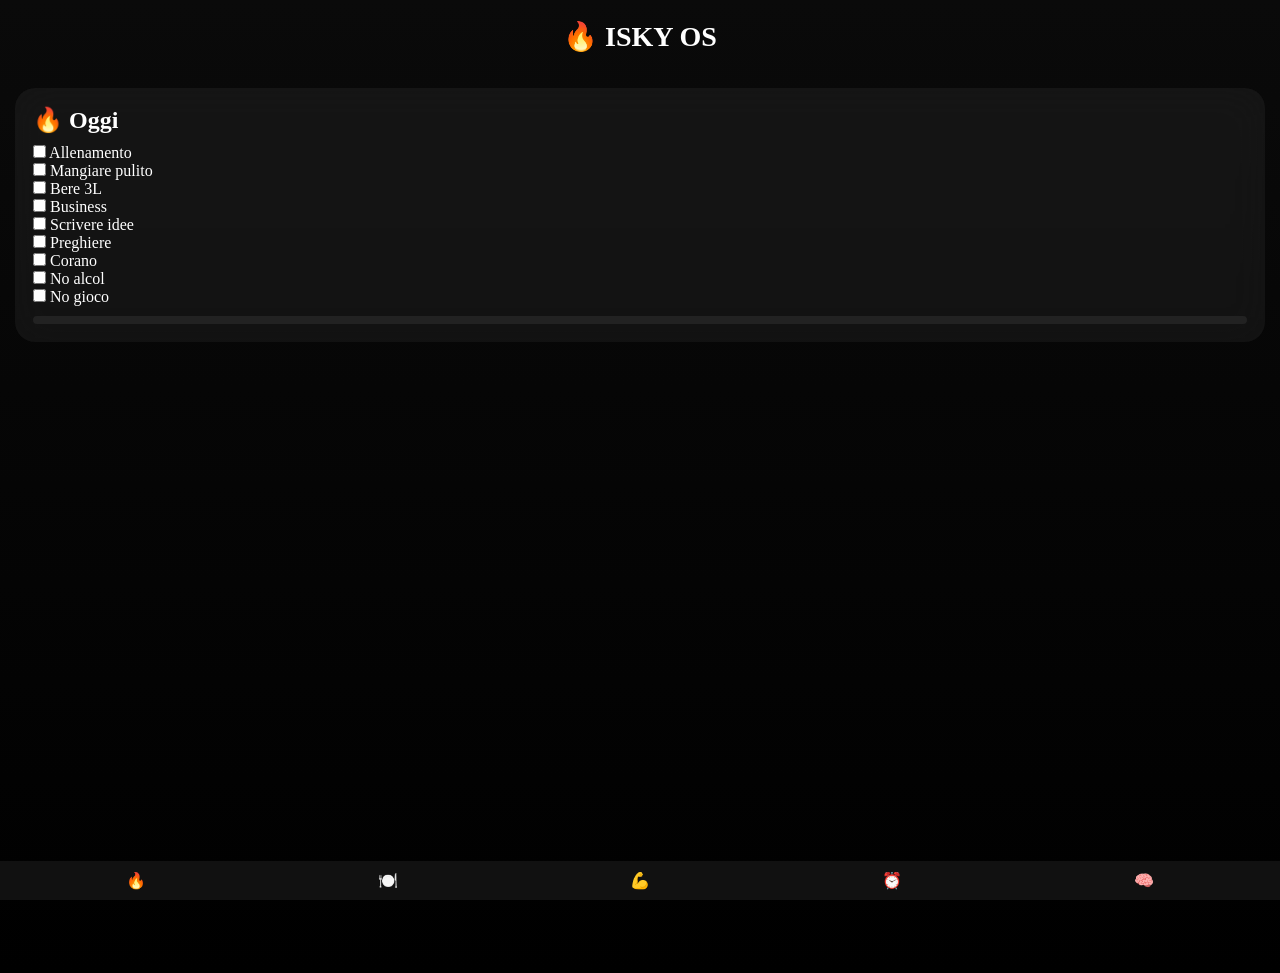
==== Index.html @ dc642806 "Create Index.html" ====
<!DOCTYPE html>
<html lang="it">
<head>
<meta charset="UTF-8">
<meta name="viewport" content="width=device-width, initial-scale=1.0">
<title>ISKY OS</title>

<link rel="manifest" href="manifest.json">

<style>
*{margin:0;padding:0;box-sizing:border-box;}

body{
font-family:-apple-system;
background:linear-gradient(180deg,#0a0a0a,#000);
color:white;
}

.header{
text-align:center;
padding:20px;
font-size:28px;
font-weight:600;
}

.wrapper{
display:flex;
width:500%;
height:100vh;
transition:0.4s;
}

.page{
width:100vw;
padding:15px;
overflow-y:auto;
}

.card{
background:rgba(255,255,255,0.05);
backdrop-filter:blur(20px);
border-radius:20px;
padding:18px;
margin-bottom:15px;
}

h2{margin-bottom:10px;}
h3{margin-top:10px;color:#00c6ff;}

button{
background:linear-gradient(135deg,#007aff,#00c6ff);
border:none;
padding:12px;
border-radius:14px;
color:white;
width:100%;
margin-top:10px;
}

.progress{
height:8px;
background:#222;
border-radius:10px;
margin-top:10px;
}

.bar{
height:100%;
background:linear-gradient(90deg,#00ff88,#00c6ff);
width:0%;
}

.bottom-nav{
position:fixed;
bottom:0;
width:100%;
display:flex;
justify-content:space-around;
background:#111;
padding:10px;
}

.nav-item{color:#aaa;}
.active{color:white;}
</style>
</head>

<body>

<div class="header">🔥 ISKY OS</div>

<div class="wrapper" id="wrap">

<!-- GIORNO -->
<div class="page">
<div class="card">
<h2>🔥 Oggi</h2>
<div id="checklist"></div>
<div class="progress"><div id="bar" class="bar"></div></div>
</div>
</div>

<!-- DIETA -->
<div class="page">
<div class="card">
<h2>🍽️ Dieta</h2>
<p>🔥 2510 kcal</p>
<p>🥩 Proteine: 120g</p>
<p>🍝 Carbo: 350g</p>
<p>🥑 Grassi: 70g</p>
<button onclick="meal()">Genera pasto</button>
<p id="meal"></p>
</div>
</div>

<!-- ALLENAMENTO -->
<div class="page">
<div class="card">
<h2>💪 Allenamento Completo</h2>

<h3>🅰️ Seduta A</h3>
<p>Plank gomiti → 5-7 min</p>
<p>Leg press 45° → 4x6</p>
<p>Military press manubri → 4x6</p>
<p>Affondi su step → 3x10</p>
<p>Leg extension → 3x10</p>
<p>Alzate laterali → 3x10</p>

<hr>

<h3>🅱️ Seduta B</h3>
<p>Side plank → 3-5 min</p>
<p>Panca piana → 4x6</p>
<p>Stacchi gambe semitese → 4x6</p>
<p>Spinte manubri → 3x10</p>
<p>Pendley row → 3x10</p>
<p>Hyperextension → 3x10</p>

<hr>

<h3>🅲 Seduta C</h3>
<p>Hollow hold → 5-7 min</p>
<p>Squat → 4x6</p>
<p>Trazioni presa inversa → 4x6</p>
<p>Leg press → 3x10</p>
<p>Leg curl → 3x10</p>
<p>Pulley tricipiti → 3x10</p>

</div>
</div>

<!-- ROUTINE -->
<div class="page">
<div class="card">
<h2>⏰ Routine</h2>
<p>6-14 → lavoro → allenamento</p>
<p>14-22 → allenamento → business</p>
<p>Notte → recupero</p>
</div>
</div>

<!-- MENTAL -->
<div class="page">
<div class="card">
<h2>🧠 Mentalità</h2>
<p id="coach">Premi sotto</p>
<button onclick="coach()">Motivami</button>
</div>
</div>

</div>

<div class="bottom-nav">
<div onclick="go(0)">🔥</div>
<div onclick="go(1)">🍽️</div>
<div onclick="go(2)">💪</div>
<div onclick="go(3)">⏰</div>
<div onclick="go(4)">🧠</div>
</div>

<script>

let page=0;
function go(i){
page=i;
document.getElementById("wrap").style.transform=`translateX(-${i*100}vw)`;
}

// CHECKLIST
const today=new Date().toDateString();
let db=JSON.parse(localStorage.getItem("db"))||{};
if(!db[today]) db[today]=[];

const tasks=[
"Allenamento","Mangiare pulito","Bere 3L","Business",
"Scrivere idee","Preghiere","Corano","No alcol","No gioco"
];

function render(){
let html="";
tasks.forEach((t,i)=>{
html+=`<div>
<input type="checkbox" ${db[today][i]?"checked":""}
onchange="save(${i},this.checked)"> ${t}
</div>`;
});
document.getElementById("checklist").innerHTML=html;
update();
}

function save(i,v){
db[today][i]=v;
localStorage.setItem("db",JSON.stringify(db));
update();
}

function update(){
let done=db[today].filter(x=>x).length;
document.getElementById("bar").style.width=(done/tasks.length*100)+"%";
}

render();

// DIETA
const carbs=["riso","pasta","quinoa","patate","avena"];
const proteins=["pollo","manzo","tonno","uova","salmone"];
const fats=["olio evo","mandorle","avocado"];

function meal(){
let c=carbs[Math.random()*carbs.length|0];
let p=proteins[Math.random()*proteins.length|0];
let f=Math.random()>0.5?fats[Math.random()*fats.length|0]:"";
document.getElementById("meal").innerText=c+" + "+p+" "+f;
}

// COACH
const phrases=[
"Disciplina batte tutto",
"Fallo anche senza voglia",
"Diventa pericoloso",
"Costanza = risultati"
];

function coach(){
document.getElementById("coach").innerText=
phrases[Math.random()*phrases.length|0];
}

// SERVICE WORKER
if("serviceWorker" in navigator){
navigator.serviceWorker.register("service-worker.js");
}

</script>

</body>
</html>
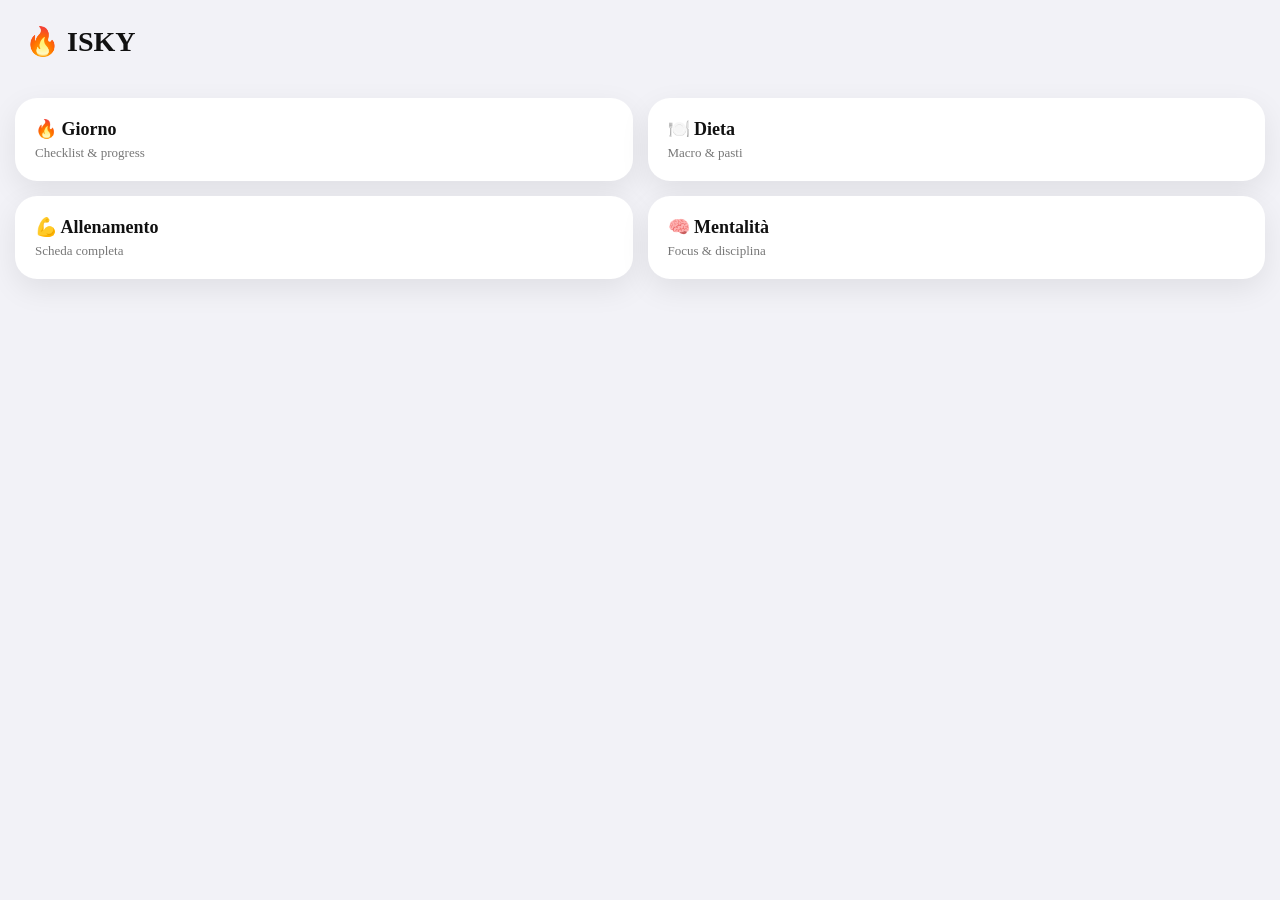
==== commit 4f4bbe3f: "Update Index.html" ====
--- a/Index.html
+++ b/Index.html
@@ -3,252 +3,312 @@
 <head>
 <meta charset="UTF-8">
 <meta name="viewport" content="width=device-width, initial-scale=1.0">
-<title>ISKY OS</title>
-
-<link rel="manifest" href="manifest.json">
+<title>ISKY</title>
 
 <style>
-*{margin:0;padding:0;box-sizing:border-box;}
-
 body{
+margin:0;
 font-family:-apple-system;
-background:linear-gradient(180deg,#0a0a0a,#000);
+background:#f2f2f7;
+color:#111;
+}
+
+/* HEADER */
+.header{
+padding:25px;
+font-size:28px;
+font-weight:700;
+}
+
+/* GRID */
+.grid{
+display:grid;
+grid-template-columns:1fr 1fr;
+gap:15px;
+padding:15px;
+}
+
+/* CARD */
+.card{
+background:white;
+border-radius:22px;
+padding:20px;
+box-shadow:0 10px 30px rgba(0,0,0,0.08);
+transition:0.2s;
+}
+
+.card:active{
+transform:scale(0.96);
+}
+
+/* TITLES */
+.title{font-size:18px;font-weight:600;}
+.sub{color:#777;font-size:13px;margin-top:5px;}
+
+/* PAGE */
+.page{
+position:fixed;
+top:0;
+left:0;
+width:100%;
+height:100%;
+background:#f2f2f7;
+transform:translateX(100%);
+transition:0.35s;
+overflow:auto;
+padding:20px;
+}
+
+.active{transform:translateX(0);}
+
+/* BACK */
+.back{
+color:#007aff;
+margin-bottom:20px;
+}
+
+/* BUTTON */
+.btn{
+background:#007aff;
 color:white;
-}
-
-.header{
+padding:15px;
+border-radius:14px;
 text-align:center;
-padding:20px;
-font-size:28px;
-font-weight:600;
-}
-
-.wrapper{
-display:flex;
-width:500%;
-height:100vh;
-transition:0.4s;
-}
-
-.page{
-width:100vw;
-padding:15px;
-overflow-y:auto;
-}
-
-.card{
-background:rgba(255,255,255,0.05);
-backdrop-filter:blur(20px);
-border-radius:20px;
-padding:18px;
-margin-bottom:15px;
-}
-
-h2{margin-bottom:10px;}
-h3{margin-top:10px;color:#00c6ff;}
-
-button{
-background:linear-gradient(135deg,#007aff,#00c6ff);
-border:none;
-padding:12px;
-border-radius:14px;
-color:white;
-width:100%;
-margin-top:10px;
-}
-
+margin-top:15px;
+font-weight:500;
+}
+
+/* CHECKBOX */
+.task{
+margin-bottom:12px;
+font-size:16px;
+}
+
+/* PROGRESS */
 .progress{
-height:8px;
-background:#222;
+height:10px;
+background:#ddd;
 border-radius:10px;
 margin-top:10px;
 }
 
 .bar{
 height:100%;
-background:linear-gradient(90deg,#00ff88,#00c6ff);
+background:#007aff;
 width:0%;
-}
-
-.bottom-nav{
-position:fixed;
-bottom:0;
+border-radius:10px;
+}
+
+/* INPUT */
+.input{
 width:100%;
-display:flex;
-justify-content:space-around;
-background:#111;
-padding:10px;
-}
-
-.nav-item{color:#aaa;}
-.active{color:white;}
+padding:12px;
+border-radius:12px;
+border:none;
+background:#eee;
+margin-top:10px;
+}
+
+/* SECTION */
+.section{
+background:white;
+border-radius:20px;
+padding:15px;
+margin-top:15px;
+box-shadow:0 5px 15px rgba(0,0,0,0.05);
+}
 </style>
 </head>
 
 <body>
 
-<div class="header">🔥 ISKY OS</div>
-
-<div class="wrapper" id="wrap">
+<div class="header">🔥 ISKY</div>
+
+<div class="grid">
+
+<div class="card" onclick="openPage('day')">
+<div class="title">🔥 Giorno</div>
+<div class="sub">Checklist & progress</div>
+</div>
+
+<div class="card" onclick="openPage('food')">
+<div class="title">🍽️ Dieta</div>
+<div class="sub">Macro & pasti</div>
+</div>
+
+<div class="card" onclick="openPage('workout')">
+<div class="title">💪 Allenamento</div>
+<div class="sub">Scheda completa</div>
+</div>
+
+<div class="card" onclick="openPage('mind')">
+<div class="title">🧠 Mentalità</div>
+<div class="sub">Focus & disciplina</div>
+</div>
+
+</div>
 
 <!-- GIORNO -->
-<div class="page">
-<div class="card">
-<h2>🔥 Oggi</h2>
-<div id="checklist"></div>
+<div id="day" class="page">
+<div class="back" onclick="closePage()">← Indietro</div>
+
+<h2>Checklist</h2>
+<div id="tasks"></div>
+
 <div class="progress"><div id="bar" class="bar"></div></div>
-</div>
+
+<div class="section">
+<h3>Note</h3>
+<input id="note" class="input" placeholder="Scrivi qui...">
+</div>
+
 </div>
 
 <!-- DIETA -->
-<div class="page">
-<div class="card">
-<h2>🍽️ Dieta</h2>
+<div id="food" class="page">
+<div class="back" onclick="closePage()">← Indietro</div>
+
+<div class="section">
+<h3>Macro giornalieri</h3>
 <p>🔥 2510 kcal</p>
-<p>🥩 Proteine: 120g</p>
-<p>🍝 Carbo: 350g</p>
-<p>🥑 Grassi: 70g</p>
-<button onclick="meal()">Genera pasto</button>
+<p>🥩 120g proteine</p>
+<p>🍝 350g carbo</p>
+<p>🥑 70g grassi</p>
+</div>
+
+<div class="section">
+<h3>Meal generator</h3>
+<div class="btn" onclick="meal()">Genera pasto</div>
 <p id="meal"></p>
 </div>
-</div>
-
-<!-- ALLENAMENTO -->
-<div class="page">
-<div class="card">
-<h2>💪 Allenamento Completo</h2>
-
+
+</div>
+
+<!-- WORKOUT -->
+<div id="workout" class="page">
+<div class="back" onclick="closePage()">← Indietro</div>
+
+<div class="section">
 <h3>🅰️ Seduta A</h3>
-<p>Plank gomiti → 5-7 min</p>
-<p>Leg press 45° → 4x6</p>
-<p>Military press manubri → 4x6</p>
-<p>Affondi su step → 3x10</p>
-<p>Leg extension → 3x10</p>
-<p>Alzate laterali → 3x10</p>
-
-<hr>
-
+<p>Leg press 4x6</p>
+<p>Military press 4x6</p>
+<p>Affondi 3x10</p>
+</div>
+
+<div class="section">
 <h3>🅱️ Seduta B</h3>
-<p>Side plank → 3-5 min</p>
-<p>Panca piana → 4x6</p>
-<p>Stacchi gambe semitese → 4x6</p>
-<p>Spinte manubri → 3x10</p>
-<p>Pendley row → 3x10</p>
-<p>Hyperextension → 3x10</p>
-
-<hr>
-
+<p>Panca 4x6</p>
+<p>Stacchi 4x6</p>
+<p>Pendley row 3x10</p>
+</div>
+
+<div class="section">
 <h3>🅲 Seduta C</h3>
-<p>Hollow hold → 5-7 min</p>
-<p>Squat → 4x6</p>
-<p>Trazioni presa inversa → 4x6</p>
-<p>Leg press → 3x10</p>
-<p>Leg curl → 3x10</p>
-<p>Pulley tricipiti → 3x10</p>
-
-</div>
-</div>
-
-<!-- ROUTINE -->
-<div class="page">
-<div class="card">
-<h2>⏰ Routine</h2>
-<p>6-14 → lavoro → allenamento</p>
-<p>14-22 → allenamento → business</p>
-<p>Notte → recupero</p>
-</div>
-</div>
-
-<!-- MENTAL -->
-<div class="page">
-<div class="card">
-<h2>🧠 Mentalità</h2>
-<p id="coach">Premi sotto</p>
-<button onclick="coach()">Motivami</button>
-</div>
-</div>
-
-</div>
-
-<div class="bottom-nav">
-<div onclick="go(0)">🔥</div>
-<div onclick="go(1)">🍽️</div>
-<div onclick="go(2)">💪</div>
-<div onclick="go(3)">⏰</div>
-<div onclick="go(4)">🧠</div>
+<p>Squat 4x6</p>
+<p>Trazioni 4x6</p>
+<p>Leg curl 3x10</p>
+</div>
+
+</div>
+
+<!-- MIND -->
+<div id="mind" class="page">
+<div class="back" onclick="closePage()">← Indietro</div>
+
+<div class="section">
+<h3>Motivazione</h3>
+<div class="btn" onclick="coach()">Motivami</div>
+<p id="coach"></p>
+</div>
+
 </div>
 
 <script>
 
-let page=0;
-function go(i){
-page=i;
-document.getElementById("wrap").style.transform=`translateX(-${i*100}vw)`;
-}
-
-// CHECKLIST
+/* NAV */
+function openPage(id){
+document.getElementById(id).classList.add("active");
+}
+function closePage(){
+document.querySelectorAll(".page").forEach(p=>p.classList.remove("active"));
+}
+
+/* DATA */
 const today=new Date().toDateString();
 let db=JSON.parse(localStorage.getItem("db"))||{};
-if(!db[today]) db[today]=[];
-
+if(!db[today]) db[today]={tasks:[],note:""};
+
+/* TASKS */
 const tasks=[
-"Allenamento","Mangiare pulito","Bere 3L","Business",
-"Scrivere idee","Preghiere","Corano","No alcol","No gioco"
+"Allenamento",
+"Mangiare pulito",
+"Bere 3L",
+"Business",
+"Preghiere",
+"Corano"
 ];
 
 function render(){
 let html="";
 tasks.forEach((t,i)=>{
-html+=`<div>
-<input type="checkbox" ${db[today][i]?"checked":""}
+html+=`<div class="task">
+<input type="checkbox" ${db[today].tasks[i]?"checked":""}
 onchange="save(${i},this.checked)"> ${t}
 </div>`;
 });
-document.getElementById("checklist").innerHTML=html;
+document.getElementById("tasks").innerHTML=html;
 update();
+document.getElementById("note").value=db[today].note||"";
 }
 
 function save(i,v){
-db[today][i]=v;
+db[today].tasks[i]=v;
+saveDB();
+update();
+}
+
+function update(){
+let done=db[today].tasks.filter(x=>x).length;
+document.getElementById("bar").style.width=(done/tasks.length*100)+"%";
+}
+
+/* NOTE */
+document.addEventListener("input",()=>{
+db[today].note=document.getElementById("note").value;
+saveDB();
+});
+
+/* SAVE */
+function saveDB(){
 localStorage.setItem("db",JSON.stringify(db));
-update();
-}
-
-function update(){
-let done=db[today].filter(x=>x).length;
-document.getElementById("bar").style.width=(done/tasks.length*100)+"%";
 }
 
 render();
 
-// DIETA
-const carbs=["riso","pasta","quinoa","patate","avena"];
-const proteins=["pollo","manzo","tonno","uova","salmone"];
+/* MEAL */
+function meal(){
+const carbs=["riso","pasta","quinoa","patate"];
+const proteins=["pollo","manzo","uova","tonno"];
 const fats=["olio evo","mandorle","avocado"];
 
-function meal(){
 let c=carbs[Math.random()*carbs.length|0];
 let p=proteins[Math.random()*proteins.length|0];
 let f=Math.random()>0.5?fats[Math.random()*fats.length|0]:"";
-document.getElementById("meal").innerText=c+" + "+p+" "+f;
-}
-
-// COACH
-const phrases=[
+
+document.getElementById("meal").innerText=
+c+" + "+p+" "+f;
+}
+
+/* COACH */
+function coach(){
+const m=[
 "Disciplina batte tutto",
-"Fallo anche senza voglia",
+"Fallo anche stanco",
 "Diventa pericoloso",
-"Costanza = risultati"
+"Non mollare"
 ];
-
-function coach(){
 document.getElementById("coach").innerText=
-phrases[Math.random()*phrases.length|0];
-}
-
-// SERVICE WORKER
-if("serviceWorker" in navigator){
-navigator.serviceWorker.register("service-worker.js");
+m[Math.random()*m.length|0];
 }
 
 </script>
